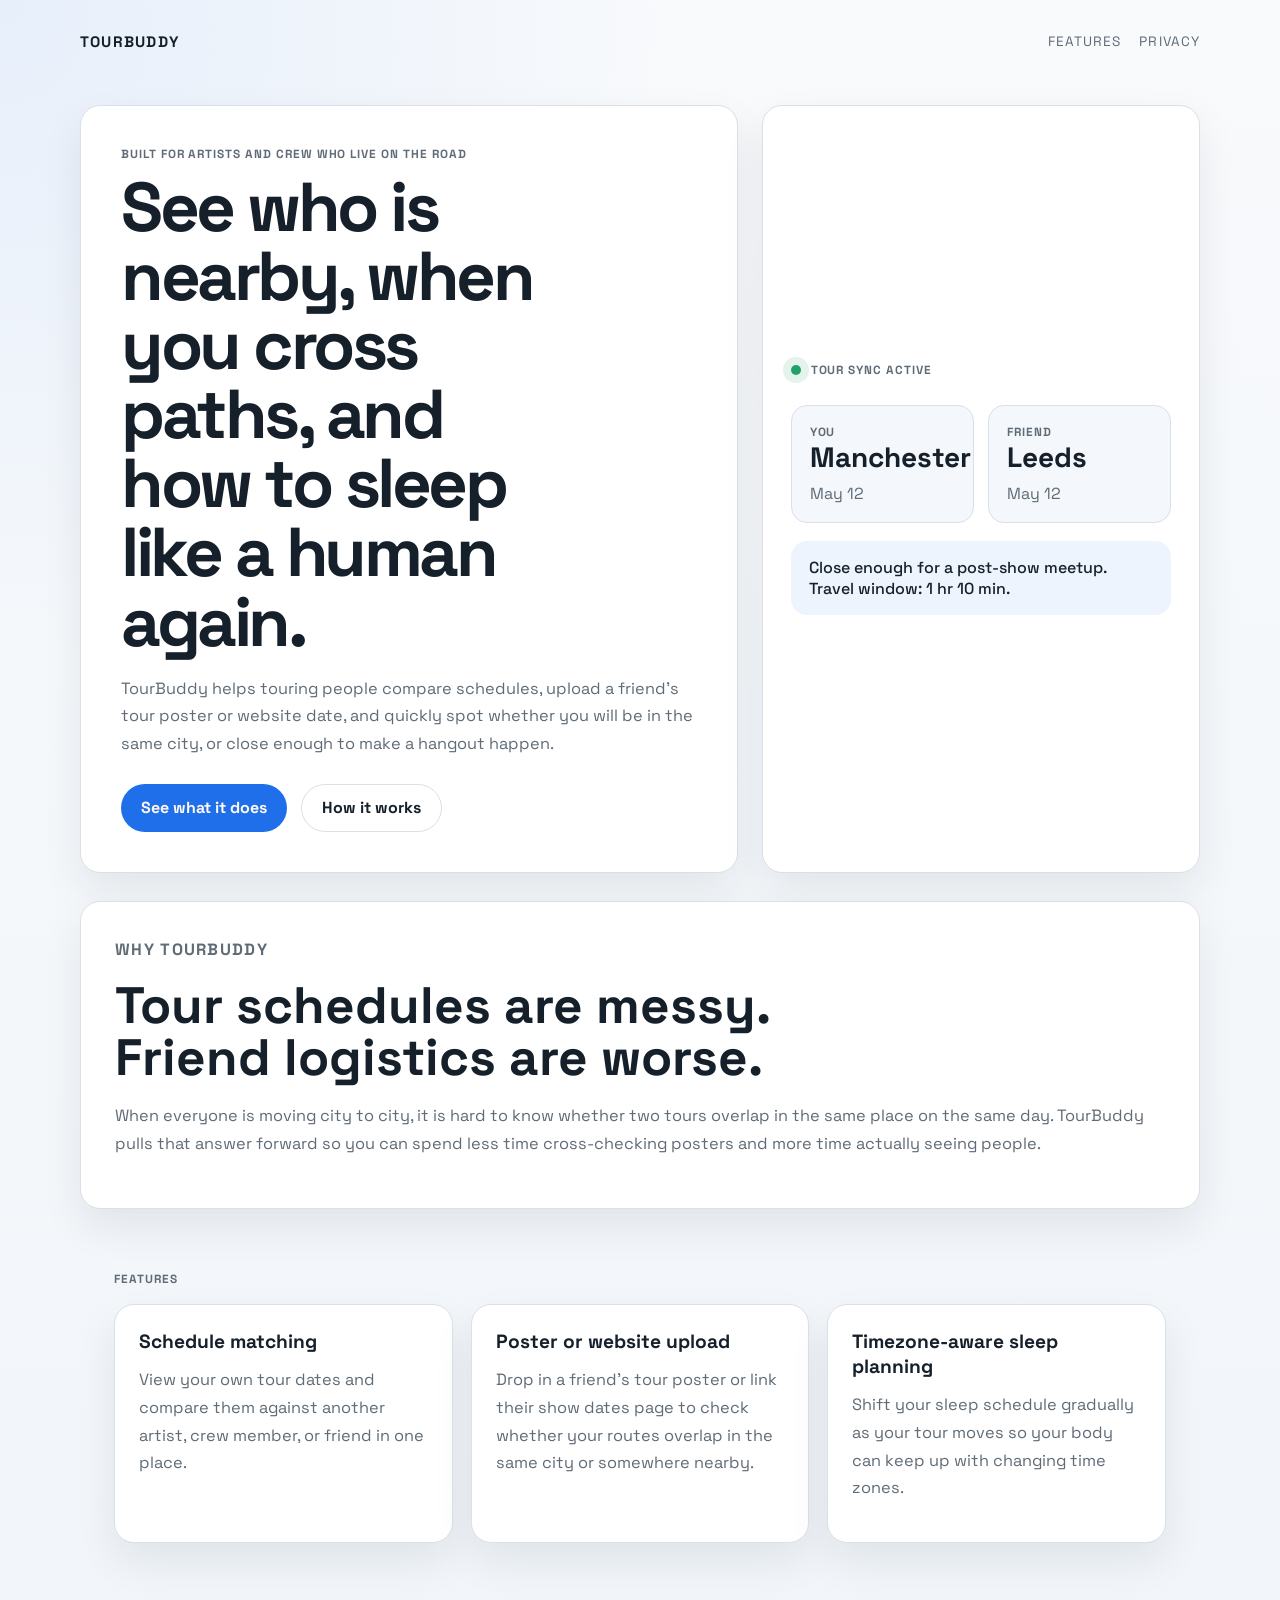
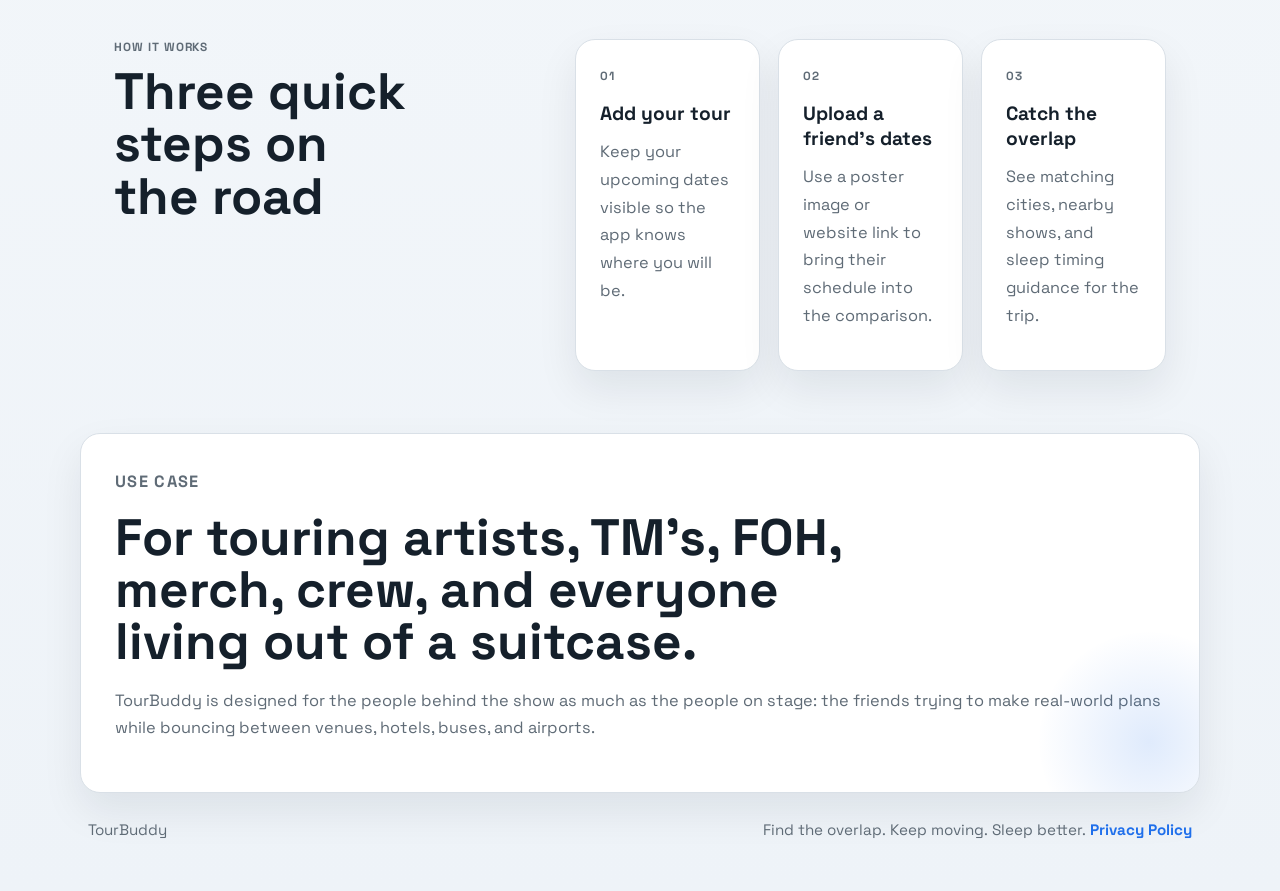
==== index.html @ 75826f85 "." ====
<!DOCTYPE html>
<html lang="en">
  <head>
    <meta charset="UTF-8" />
    <meta name="viewport" content="width=device-width, initial-scale=1.0" />
    <title>TourBuddy | Touring Friends, Dates, and Sleep in Sync</title>
    <meta
      name="description"
      content="TourBuddy helps touring artists and crew compare schedules, match nearby show dates with friends, and keep sleep routines aligned across time zones."
    />
    <link rel="preconnect" href="https://fonts.googleapis.com" />
    <link rel="preconnect" href="https://fonts.gstatic.com" crossorigin />
    <link
      href="https://fonts.googleapis.com/css2?family=Space+Grotesk:wght@400;500;700&display=swap"
      rel="stylesheet"
    />
    <link rel="stylesheet" href="style.css" />
  </head>
  <body>
    <div class="page-shell">
      <header class="hero">
        <nav class="topbar">
          <div class="brand">TourBuddy</div>
          <div class="nav-links">
            <a class="nav-link" href="#features">Features</a>
            <a class="nav-link" href="privacy.html">Privacy</a>
          </div>
        </nav>

        <div class="hero-copy">
          <p class="eyebrow">Built for artists and crew who live on the road</p>
          <h1>See who is nearby, when you cross paths, and how to sleep like a human again.</h1>
          <p class="hero-text">
            TourBuddy helps touring people compare schedules, upload a friend's tour poster
            or website date, and quickly spot whether you will be in the same city, or close
            enough to make a hangout happen.
          </p>

          <div class="hero-actions">
            <a class="button button-primary" href="#features">See what it does</a>
            <a class="button button-secondary" href="#workflow">How it works</a>
          </div>
        </div>

        <section class="hero-card" aria-label="TourBuddy overview">
          <div class="status-row">
            <span class="status-dot"></span>
            <span>Tour sync active</span>
          </div>
          <div class="city-grid">
            <article>
              <p class="city-label">You</p>
              <h2>Manchester</h2>
              <p>May 12</p>
            </article>
            <article>
              <p class="city-label">Friend</p>
              <h2>Leeds</h2>
              <p>May 12</p>
            </article>
          </div>
          <div class="match-note">
            Close enough for a post-show meetup. Travel window: 1 hr 10 min.
          </div>
        </section>
      </header>

      <main>
        <section class="section intro">
          <p class="section-label">Why TourBuddy</p>
          <h2>Tour schedules are messy. Friend logistics are worse.</h2>
          <p>
            When everyone is moving city to city, it is hard to know whether two tours overlap
            in the same place on the same day. TourBuddy pulls that answer forward so you can
            spend less time cross-checking posters and more time actually seeing people.
          </p>
        </section>

        <section class="section" id="features">
          <p class="section-label">Features</p>
          <div class="feature-grid">
            <article class="feature-card">
              <h3>Schedule matching</h3>
              <p>
                View your own tour dates and compare them against another artist, crew member,
                or friend in one place.
              </p>
            </article>
            <article class="feature-card">
              <h3>Poster or website upload</h3>
              <p>
                Drop in a friend's tour poster or link their show dates page to check whether
                your routes overlap in the same city or somewhere nearby.
              </p>
            </article>
            <article class="feature-card">
              <h3>Timezone-aware sleep planning</h3>
              <p>
                Shift your sleep schedule gradually as your tour moves so your body can keep up
                with changing time zones.
              </p>
            </article>
          </div>
        </section>

        <section class="section split-layout" id="workflow">
          <div>
            <p class="section-label">How It Works</p>
            <h2>Three quick steps on the road</h2>
          </div>
          <div class="steps">
            <article class="step-card">
              <span class="step-number">01</span>
              <h3>Add your tour</h3>
              <p>Keep your upcoming dates visible so the app knows where you will be.</p>
            </article>
            <article class="step-card">
              <span class="step-number">02</span>
              <h3>Upload a friend's dates</h3>
              <p>Use a poster image or website link to bring their schedule into the comparison.</p>
            </article>
            <article class="step-card">
              <span class="step-number">03</span>
              <h3>Catch the overlap</h3>
              <p>See matching cities, nearby shows, and sleep timing guidance for the trip.</p>
            </article>
          </div>
        </section>

        <section class="section callout">
          <p class="section-label">Use Case</p>
          <h2>For touring artists, TM's, FOH, merch, crew, and everyone living out of a suitcase.</h2>
          <p>
            TourBuddy is designed for the people behind the show as much as the people on stage:
            the friends trying to make real-world plans while bouncing between venues, hotels,
            buses, and airports.
          </p>
        </section>
      </main>

      <footer class="footer">
        <p>TourBuddy</p>
        <p>Find the overlap. Keep moving. Sleep better. <a class="footer-link" href="privacy.html">Privacy Policy</a></p>
      </footer>
    </div>
  </body>
</html>
---- style.css ----
:root {
  --bg: #f7f8fb;
  --surface: #ffffff;
  --surface-strong: #f4f7fb;
  --text: #15202b;
  --muted: #5f6b76;
  --accent: #1f6feb;
  --accent-deep: #1857b8;
  --line: #d9e0e7;
  --shadow: 0 18px 40px rgba(17, 24, 39, 0.08);
}

* {
  box-sizing: border-box;
}

html {
  scroll-behavior: smooth;
}

body {
  margin: 0;
  font-family: "Space Grotesk", sans-serif;
  color: var(--text);
  background:
    radial-gradient(circle at top left, rgba(31, 111, 235, 0.08), transparent 24%),
    linear-gradient(180deg, #f8fafc 0%, #eef3f8 100%);
}

a {
  color: inherit;
  text-decoration: none;
}

.page-shell {
  width: min(1120px, calc(100% - 32px));
  margin: 0 auto;
  padding: 24px 0 48px;
}

.hero,
.section,
.footer {
  position: relative;
}

.topbar {
  display: flex;
  align-items: center;
  justify-content: space-between;
  grid-column: 1 / -1;
  margin-bottom: 12px;
  padding: 8px 0 18px;
}

.brand,
.nav-link,
.eyebrow,
.section-label,
.status-row,
.city-label,
.step-number {
  letter-spacing: 0.08em;
  text-transform: uppercase;
}

.brand {
  font-size: 0.95rem;
  font-weight: 700;
}

.nav-link {
  color: var(--muted);
  font-size: 0.85rem;
}

.nav-links {
  display: flex;
  align-items: center;
  gap: 18px;
}

.hero {
  display: grid;
  grid-template-columns: minmax(0, 1.2fr) minmax(320px, 0.8fr);
  gap: 24px;
  align-items: stretch;
  min-height: auto;
}

.hero-copy,
.hero-card,
.feature-card,
.step-card,
.callout,
.intro {
  background: var(--surface);
  border: 1px solid var(--line);
  border-radius: 20px;
  box-shadow: var(--shadow);
}

.hero-copy {
  padding: 40px;
}

.eyebrow,
.section-label,
.status-row,
.city-label,
.step-number {
  font-size: 0.74rem;
  font-weight: 700;
  color: var(--muted);
}

h1,
h2,
h3,
p {
  margin-top: 0;
}

h1,
h2 {
  text-wrap: balance;
}

h1 {
  margin-bottom: 18px;
  font-family: "Space Grotesk", sans-serif;
  font-size: clamp(2.8rem, 5.4vw, 4.8rem);
  line-height: 1;
  letter-spacing: -0.05em;
  max-width: 10ch;
}

.hero-text,
.intro p,
.feature-card p,
.step-card p,
.callout p,
.footer p {
  color: var(--muted);
  font-size: 1.02rem;
  line-height: 1.7;
}

.hero-actions {
  display: flex;
  flex-wrap: wrap;
  gap: 14px;
  margin-top: 26px;
}

.button {
  display: inline-flex;
  align-items: center;
  justify-content: center;
  min-height: 48px;
  padding: 0 20px;
  border-radius: 999px;
  font-weight: 700;
  transition: transform 180ms ease, background-color 180ms ease, color 180ms ease;
}

.button:hover {
  transform: translateY(-2px);
}

.button-primary {
  background: var(--accent);
  color: #fff8f1;
}

.button-primary:hover {
  background: var(--accent-deep);
}

.button-secondary {
  border: 1px solid var(--line);
  background: var(--surface);
}

.hero-card {
  padding: 28px;
  align-self: stretch;
  display: flex;
  flex-direction: column;
  justify-content: center;
}

.status-row {
  display: flex;
  align-items: center;
  gap: 10px;
  margin-bottom: 28px;
}

.status-dot {
  width: 10px;
  height: 10px;
  border-radius: 999px;
  background: #20a16b;
  box-shadow: 0 0 0 8px rgba(32, 161, 107, 0.12);
}

.city-grid {
  display: grid;
  grid-template-columns: repeat(2, minmax(0, 1fr));
  gap: 14px;
}

.city-grid article {
  padding: 18px;
  border-radius: 16px;
  background: var(--surface-strong);
  border: 1px solid var(--line);
}

.city-grid h2 {
  margin-bottom: 8px;
  font-size: 1.75rem;
}

.city-grid p {
  margin-bottom: 0;
  color: var(--muted);
}

.match-note {
  margin-top: 18px;
  padding: 16px 18px;
  border-radius: 16px;
  background: rgba(31, 111, 235, 0.08);
  color: var(--text);
  font-weight: 500;
}

.section {
  margin-top: 28px;
  padding: 34px;
}

.policy-header {
  position: relative;
}

.policy-hero {
  padding: 36px 40px;
  background: var(--surface);
  border: 1px solid var(--line);
  border-radius: 20px;
  box-shadow: var(--shadow);
}

.policy-title {
  max-width: 14ch;
  margin-bottom: 16px;
  font-size: clamp(2.4rem, 4.5vw, 4rem);
}

.policy-intro,
.policy-meta,
.policy-card p,
.policy-card li {
  color: var(--muted);
  font-size: 1rem;
  line-height: 1.7;
}

.policy-meta {
  margin-bottom: 0;
  font-weight: 500;
}

.policy-layout {
  display: grid;
  gap: 24px;
  margin-top: 28px;
}

.policy-card {
  padding: 32px 34px;
  background: var(--surface);
  border: 1px solid var(--line);
  border-radius: 20px;
  box-shadow: var(--shadow);
}

.policy-card h2 {
  margin-bottom: 14px;
  font-size: 1.8rem;
}

.policy-card h3 {
  margin: 26px 0 10px;
  font-size: 1.1rem;
}

.policy-list {
  margin: 0 0 18px;
  padding-left: 20px;
}

.policy-list li + li {
  margin-top: 8px;
}

.intro h2,
.split-layout h2,
.callout h2 {
  margin-bottom: 18px;
  font-size: clamp(2rem, 4vw, 3.3rem);
  line-height: 1.02;
}

.feature-grid,
.steps {
  display: grid;
  gap: 18px;
}

.feature-grid {
  grid-template-columns: repeat(3, minmax(0, 1fr));
  margin-top: 18px;
}

.feature-card,
.step-card {
  padding: 24px;
}

.feature-card h3,
.step-card h3 {
  margin-bottom: 12px;
  font-size: 1.2rem;
}

.split-layout {
  display: grid;
  grid-template-columns: minmax(0, 0.85fr) minmax(0, 1.15fr);
  gap: 24px;
  align-items: start;
}

.steps {
  grid-template-columns: repeat(3, minmax(0, 1fr));
}

.step-number {
  display: inline-block;
  margin-bottom: 18px;
}

.callout {
  overflow: hidden;
}

.callout::after {
  content: "";
  position: absolute;
  right: -60px;
  bottom: -60px;
  width: 220px;
  height: 220px;
  border-radius: 50%;
  background: radial-gradient(circle, rgba(31, 111, 235, 0.14) 0%, rgba(31, 111, 235, 0) 72%);
}

.footer {
  display: flex;
  justify-content: space-between;
  gap: 16px;
  padding: 24px 8px 0;
}

.footer p {
  margin-bottom: 0;
  font-size: 0.95rem;
}

.footer-link {
  color: var(--accent);
  font-weight: 700;
}

@media (max-width: 920px) {
  .hero,
  .split-layout,
  .feature-grid,
  .steps {
    grid-template-columns: 1fr;
  }

  h1 {
    max-width: none;
  }

  .footer {
    flex-direction: column;
  }
}

@media (max-width: 640px) {
  .page-shell {
    width: min(100% - 20px, 1120px);
    padding-top: 14px;
  }

  .hero-copy,
  .hero-card,
  .section,
  .policy-hero,
  .policy-card {
    padding: 24px;
    border-radius: 18px;
  }

  h1 {
    font-size: clamp(2.3rem, 12vw, 3.5rem);
  }

  .city-grid {
    grid-template-columns: 1fr;
  }

  .topbar {
    margin-bottom: 28px;
  }

  .nav-links {
    gap: 12px;
  }

  .policy-title {
    max-width: none;
  }
}
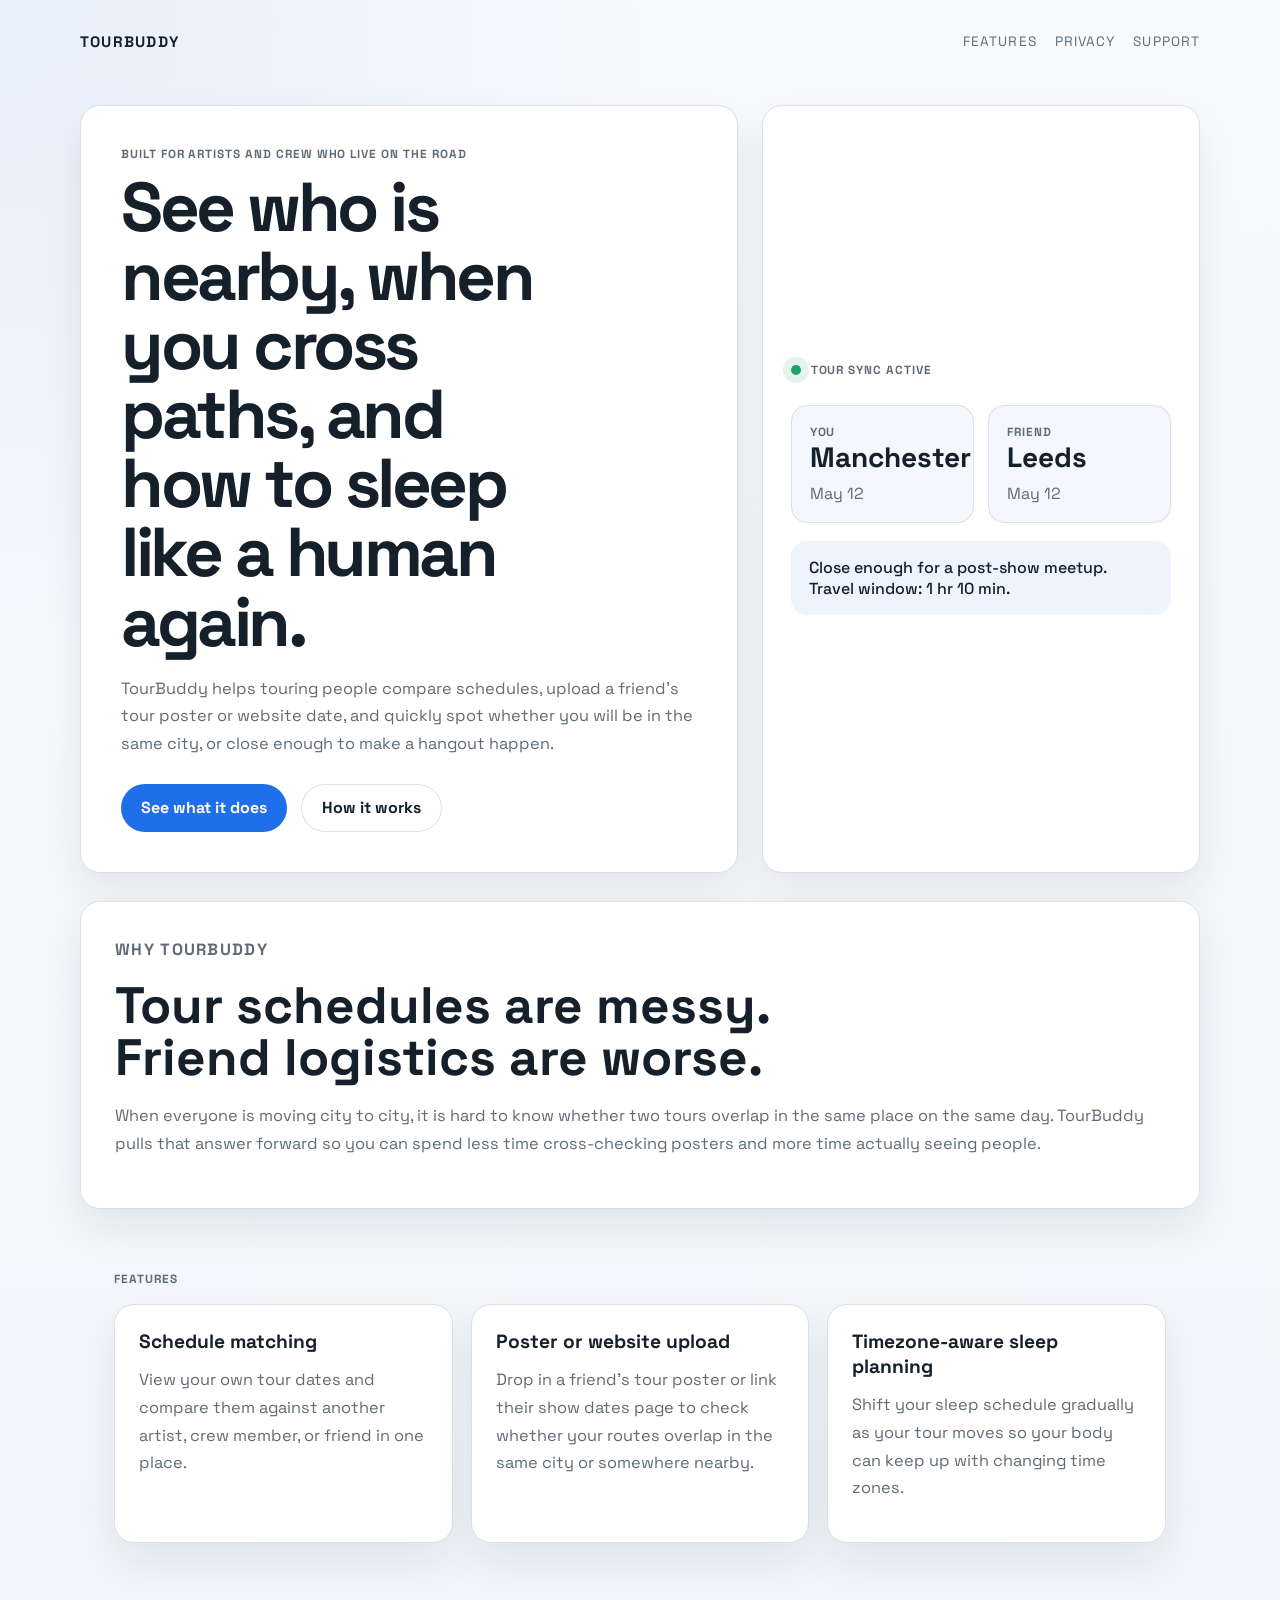
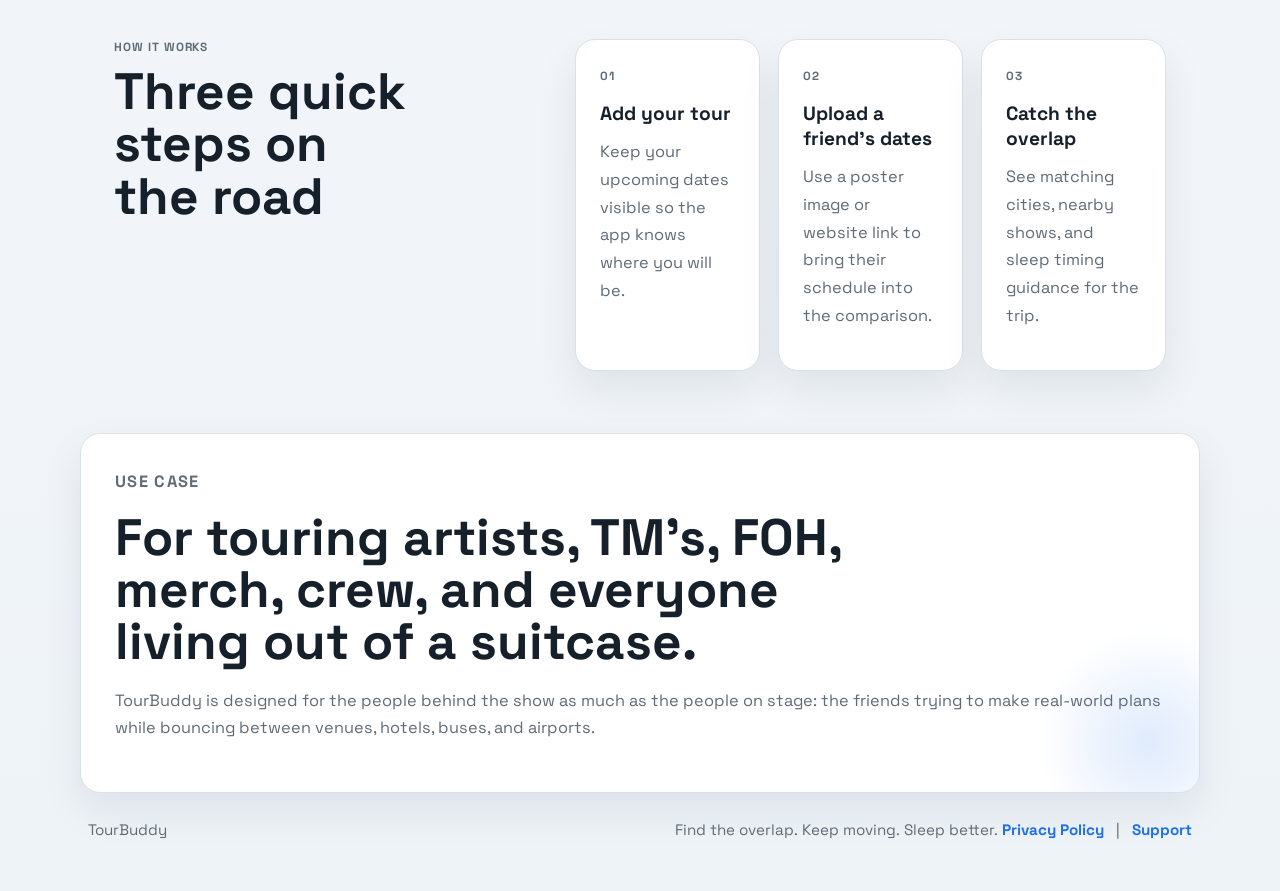
==== commit feda04f1: "." ====
--- a/index.html
+++ b/index.html
@@ -23,7 +23,8 @@
           <div class="brand">TourBuddy</div>
           <div class="nav-links">
             <a class="nav-link" href="#features">Features</a>
-            <a class="nav-link" href="privacy.html">Privacy</a>
+            <a class="nav-link" href="privacy/">Privacy</a>
+            <a class="nav-link" href="support/">Support</a>
           </div>
         </nav>
 
@@ -140,7 +141,7 @@
 
       <footer class="footer">
         <p>TourBuddy</p>
-        <p>Find the overlap. Keep moving. Sleep better. <a class="footer-link" href="privacy.html">Privacy Policy</a></p>
+        <p>Find the overlap. Keep moving. Sleep better. <a class="footer-link" href="privacy/">Privacy Policy</a> <span class="footer-separator">|</span> <a class="footer-link" href="support/">Support</a></p>
       </footer>
     </div>
   </body>
--- a/style.css
+++ b/style.css
@@ -385,6 +385,11 @@
   font-weight: 700;
 }
 
+.footer-separator {
+  margin: 0 8px;
+  color: var(--muted);
+}
+
 @media (max-width: 920px) {
   .hero,
   .split-layout,
